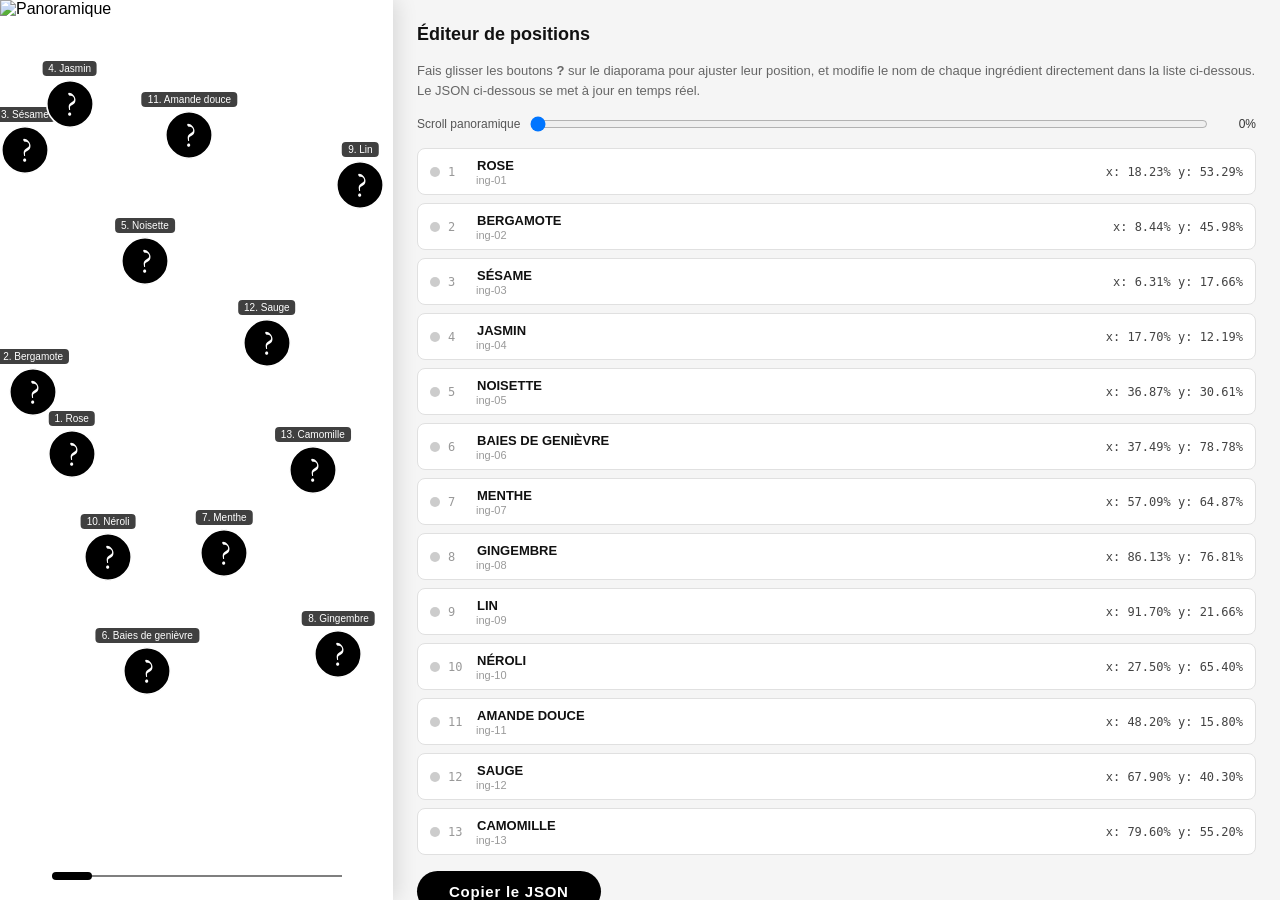
==== tools/position-editor/index.html @ 9da4a611 "Permet d'éditer le nom des ingrédients depuis l'éditeur de positions Le client va fournir la vraie l" ====
<!DOCTYPE html>
<html lang="fr">
<head>
  <meta charset="UTF-8">
  <meta name="viewport" content="width=device-width, initial-scale=1.0, maximum-scale=1.0, user-scalable=no">
  <title>Position Editor — LRDS</title>
  <style>
    *, *::before, *::after { box-sizing: border-box; margin: 0; padding: 0; }

    html, body {
      height: 100%;
      overflow: hidden;
      background: #f5f5f5;
      font-family: -apple-system, BlinkMacSystemFont, 'Segoe UI', sans-serif;
    }

    /* Layout: phone frame + panel */
    #layout {
      display: flex;
      height: 100dvh;
      align-items: stretch;
    }

    /* Simulated phone frame */
    #phone-frame {
      flex: 0 0 auto;
      width: 393px;
      height: 100dvh;
      background: #fff;
      display: flex;
      flex-direction: column;
      overflow: hidden;
      box-shadow: 4px 0 20px rgba(0,0,0,0.12);
      position: relative;
    }

    /* Panoramic fills the phone */
    #panoramic-section {
      flex: 1 1 auto;
      position: relative;
      overflow: hidden;
      cursor: grab;
    }
    #panoramic-section.is-dragging-pan { cursor: grabbing; }

    #panoramic-track {
      position: relative;
      height: 100%;
    }

    #panoramic-img {
      height: 100%;
      width: auto;
      max-width: none;
      display: block;
      pointer-events: none;
      user-select: none;
      -webkit-user-drag: none;
    }

    /* Plus buttons */
    .plus-btn {
      position: absolute;
      width: 48px;
      height: 48px;
      transform: translate(-50%, -50%);
      cursor: grab;
      touch-action: none;
      user-select: none;
      z-index: 10;
      border-radius: 50%;
    }
    .plus-btn.dragging { cursor: grabbing; opacity: 0.8; z-index: 20; }
    .plus-btn img { width: 100%; height: 100%; position: absolute; top: 0; left: 0; }
    .plus-btn .btn-icon {
      position: absolute;
      top: 28.33%; left: 28.33%;
      width: 43.34%; height: 43.34%;
      object-fit: contain;
    }
    .plus-btn .btn-circle {
      position: absolute;
      top: 0; left: 0;
      width: 100%; height: 100%;
      object-fit: contain;
    }

    /* Label on each button */
    .plus-btn .btn-label {
      position: absolute;
      bottom: calc(100% + 4px);
      left: 50%;
      transform: translateX(-50%);
      background: rgba(0,0,0,0.75);
      color: #fff;
      font-size: 10px;
      white-space: nowrap;
      padding: 2px 6px;
      border-radius: 4px;
      pointer-events: none;
    }

    /* Side panel */
    #panel {
      flex: 1 1 auto;
      display: flex;
      flex-direction: column;
      padding: 24px;
      overflow-y: auto;
      gap: 16px;
    }

    #panel h1 {
      font-size: 18px;
      font-weight: 700;
      color: #111;
    }
    #panel p.hint {
      font-size: 13px;
      color: #666;
      line-height: 1.5;
    }

    /* Scroll controls */
    #scroll-controls {
      display: flex;
      align-items: center;
      gap: 10px;
    }
    #scroll-controls label { font-size: 12px; color: #555; }
    #scroll-range { flex: 1; }
    #scroll-pct { font-size: 12px; color: #333; min-width: 38px; text-align: right; }

    /* Position list */
    #positions-list {
      display: flex;
      flex-direction: column;
      gap: 8px;
    }

    .pos-row {
      display: flex;
      align-items: center;
      gap: 8px;
      background: #fff;
      border: 1.5px solid #e0e0e0;
      border-radius: 8px;
      padding: 8px 12px;
      font-size: 13px;
      cursor: pointer;
      transition: border-color 0.15s;
    }
    .pos-row:hover { border-color: #999; }
    .pos-row.active { border-color: #000; background: #f9f9f9; }

    .pos-order {
      font-family: 'SF Mono', 'Fira Mono', monospace;
      font-size: 12px;
      color: #999;
      min-width: 20px;
    }
    .pos-names {
      display: flex;
      flex-direction: column;
      min-width: 130px;
    }
    .pos-name {
      font-weight: 600;
      color: #111;
      text-transform: uppercase;
      border: 1px solid transparent;
      border-radius: 4px;
      padding: 2px 4px;
      margin: -2px -4px;
      background: transparent;
      font-family: inherit;
      font-size: inherit;
      width: 100%;
    }
    .pos-name:hover { border-color: #ddd; }
    .pos-name:focus {
      outline: none;
      border-color: #000;
      background: #fff;
    }
    .pos-name.dirty { color: #b8860b; }
    .pos-id {
      font-size: 11px;
      color: #999;
    }
    .pos-coords {
      font-family: 'SF Mono', 'Fira Mono', monospace;
      font-size: 12px;
      color: #444;
      flex: 1;
      text-align: right;
    }
    .pos-dot {
      width: 10px; height: 10px;
      border-radius: 50%;
      background: #ccc;
      flex-shrink: 0;
    }
    .pos-row.active .pos-dot { background: #000; }

    /* Export area */
    #export-area {
      display: flex;
      flex-direction: column;
      gap: 10px;
    }
    #save-btn {
      background: #000;
      color: #fff;
      border: none;
      border-radius: 24px;
      padding: 12px 32px;
      font-size: 15px;
      font-weight: 600;
      cursor: pointer;
      letter-spacing: 0.05em;
      align-self: flex-start;
    }
    #save-btn:active { opacity: 0.7; }
    #save-btn:disabled { background: #999; cursor: default; }
    #save-confirm {
      font-size: 13px;
      min-height: 1.3em;
    }
    #save-confirm.ok  { color: #27ae60; }
    #save-confirm.err { color: #c00; }
    #copy-fallback {
      margin-top: 4px;
      font-size: 12px;
      color: #666;
      cursor: pointer;
    }
    #copy-fallback summary { padding: 4px 0; user-select: none; }
    #json-output {
      width: 100%;
      height: 160px;
      font-family: 'SF Mono', 'Fira Mono', monospace;
      font-size: 11px;
      border: 1.5px solid #ddd;
      border-radius: 8px;
      padding: 10px;
      resize: vertical;
      color: #222;
      background: #fafafa;
      margin-top: 8px;
    }
    #copy-btn {
      margin-top: 6px;
      background: #444;
      color: #fff;
      border: none;
      border-radius: 24px;
      padding: 8px 20px;
      font-size: 13px;
      font-weight: 600;
      cursor: pointer;
    }
    #copy-btn:active { opacity: 0.7; }
    #copy-confirm {
      font-size: 12px;
      color: #27ae60;
      min-height: 1.2em;
      display: block;
      margin-top: 4px;
    }

    /* Progress strip at bottom of phone */
    #progress-strip {
      flex: 0 0 auto;
      display: flex;
      align-items: center;
      justify-content: center;
      padding: 20px 0;
      background: #fff;
    }
    #progress-track {
      position: relative;
      width: 290px;
      height: 8px;
    }
    #progress-track::before {
      content: '';
      position: absolute;
      top: 50%; left: 0; right: 0;
      height: 1px;
      background: #000;
      transform: translateY(-50%);
    }
    #progress-dot {
      position: absolute;
      top: 0; left: 0;
      width: 40px; height: 8px;
      background: #000;
      border-radius: 8px;
    }
  </style>
</head>
<body>

<div id="layout">

  <!-- Phone frame -->
  <div id="phone-frame">
    <div id="panoramic-section">
      <div id="panoramic-track">
        <img id="panoramic-img" src="" alt="Panoramique" draggable="false">
      </div>
    </div>
    <div id="progress-strip">
      <div id="progress-track">
        <div id="progress-dot"></div>
      </div>
    </div>
  </div>

  <!-- Side panel -->
  <div id="panel">
    <h1>Éditeur de positions</h1>
    <p class="hint">Fais glisser les boutons <strong>?</strong> sur le diaporama pour ajuster leur position, et modifie le nom de chaque ingrédient directement dans la liste ci-dessous. Le JSON ci-dessous se met à jour en temps réel.</p>

    <div id="scroll-controls">
      <label>Scroll panoramique</label>
      <input type="range" id="scroll-range" min="0" max="100" value="0">
      <span id="scroll-pct">0%</span>
    </div>

    <div id="positions-list"></div>

    <div id="export-area">
      <button id="save-btn">Valider les positions</button>
      <span id="save-confirm"></span>
      <details id="copy-fallback">
        <summary>Copier le JSON manuellement</summary>
        <textarea id="json-output" readonly></textarea>
        <button id="copy-btn">Copier</button>
        <span id="copy-confirm"></span>
      </details>
    </div>
  </div>

</div>

<script>
const ASSETS = {
  ingredientUnfound: '/assets/ingredient-unfound.svg',
};

let config = null;
let names = {}; // { id: "Rose" }
let positions = []; // [{id, order, name, x, y}]
let scrollX = 0;
let maxScrollX = 0;
let isPanDragging = false;
let panStartX = 0;
let panScrollX = 0;

const track = document.getElementById('panoramic-track');
const img   = document.getElementById('panoramic-img');
const section = document.getElementById('panoramic-section');
const progressDot = document.getElementById('progress-dot');
const progressTrack = document.getElementById('progress-track');
const scrollRange = document.getElementById('scroll-range');
const scrollPct = document.getElementById('scroll-pct');
const positionsList = document.getElementById('positions-list');
const jsonOutput = document.getElementById('json-output');

// Charge les noms d'ingrédients depuis texts.html pour les afficher dans la
// liste — config.json ne contient pas de texte, seulement des id.
async function loadNames() {
  try {
    const html = await fetch('/content/texts.html').then(r => r.text());
    const doc = new DOMParser().parseFromString(html, 'text/html');
    const map = {};
    doc.querySelectorAll('[data-ingredient]').forEach(section => {
      map[section.dataset.ingredient] = section.querySelector('[data-key="title"]')?.textContent.trim() || '';
    });
    return map;
  } catch (e) {
    return {};
  }
}

async function init() {
  config = await fetch('/content/config.json').then(r => r.json());
  names = await loadNames();

  // Load panoramic
  img.src = '/' + (config.panoramic || 'content/slides/panoramic.webp');
  await new Promise(resolve => {
    if (img.complete && img.naturalWidth > 0) resolve();
    else { img.onload = resolve; img.onerror = resolve; }
  });

  track.style.width = img.offsetWidth + 'px';
  maxScrollX = Math.max(0, img.offsetWidth - section.offsetWidth);

  // Init positions from config, triées dans l'ordre du jeu
  positions = [...config.ingredients]
    .sort((a, b) => (a.order || 0) - (b.order || 0))
    .map(m => ({
      id: m.id,
      order: m.order || 0,
      name: names[m.id] || '',
      x: m.position.x,
      y: m.position.y,
    }));

  renderButtons();
  renderList();
  updateJSON();
  setupPanDrag();
  setupScrollRange();
  window.addEventListener('resize', onResize);
}

/* ─── Buttons ─── */
function renderButtons() {
  document.querySelectorAll('.plus-btn').forEach(b => b.remove());

  positions.forEach(pos => {
    const btn = document.createElement('div');
    btn.className = 'plus-btn';
    btn.dataset.id = pos.id;
    btn.style.left = pos.x + '%';
    btn.style.top  = pos.y + '%';

    const circle = document.createElement('img');
    circle.className = 'btn-circle';
    circle.src = ASSETS.ingredientUnfound;

    const label = document.createElement('span');
    label.className = 'btn-label';
    label.textContent = `${pos.order}. ${pos.name || pos.id}`;

    btn.appendChild(circle);
    btn.appendChild(label);

    setupBtnDrag(btn, pos);
    track.appendChild(btn);
  });
}

function setupBtnDrag(btn, pos) {
  let startClientX, startClientY, startX, startY;

  function onStart(e) {
    e.stopPropagation();
    e.preventDefault();
    btn.classList.add('dragging');
    const client = e.touches ? e.touches[0] : e;
    startClientX = client.clientX;
    startClientY = client.clientY;
    startX = pos.x;
    startY = pos.y;

    window.addEventListener('mousemove', onMove);
    window.addEventListener('touchmove', onMove, { passive: false });
    window.addEventListener('mouseup', onEnd);
    window.addEventListener('touchend', onEnd);
  }

  function onMove(e) {
    if (e.cancelable) e.preventDefault();
    const client = e.touches ? e.touches[0] : e;
    const trackRect = track.getBoundingClientRect();

    const dx = client.clientX - startClientX;
    const dy = client.clientY - startClientY;

    const newX = Math.max(0, Math.min(100, startX + (dx / track.offsetWidth) * 100));
    const newY = Math.max(0, Math.min(100, startY + (dy / track.offsetHeight) * 100));

    pos.x = +newX.toFixed(2);
    pos.y = +newY.toFixed(2);

    btn.style.left = pos.x + '%';
    btn.style.top  = pos.y + '%';

    updateList();
    updateJSON();
  }

  function onEnd() {
    btn.classList.remove('dragging');
    window.removeEventListener('mousemove', onMove);
    window.removeEventListener('touchmove', onMove);
    window.removeEventListener('mouseup', onEnd);
    window.removeEventListener('touchend', onEnd);
  }

  btn.addEventListener('mousedown', onStart);
  btn.addEventListener('touchstart', onStart, { passive: false });
}

/* ─── Panoramic pan ─── */
function setupPanDrag() {
  section.addEventListener('mousedown', e => {
    if (e.target.closest('.plus-btn')) return;
    isPanDragging = true;
    panStartX = e.clientX;
    panScrollX = scrollX;
    section.classList.add('is-dragging-pan');
  });
  window.addEventListener('mousemove', e => {
    if (!isPanDragging) return;
    setScrollX(panScrollX + (panStartX - e.clientX));
  });
  window.addEventListener('mouseup', () => {
    isPanDragging = false;
    section.classList.remove('is-dragging-pan');
  });

  section.addEventListener('touchstart', e => {
    if (e.target.closest('.plus-btn')) return;
    isPanDragging = true;
    panStartX = e.touches[0].clientX;
    panScrollX = scrollX;
  }, { passive: true });
  window.addEventListener('touchmove', e => {
    if (!isPanDragging) return;
    setScrollX(panScrollX + (panStartX - e.touches[0].clientX));
  }, { passive: true });
  window.addEventListener('touchend', () => { isPanDragging = false; });
}

function setScrollX(x) {
  scrollX = Math.max(0, Math.min(maxScrollX, x));
  track.style.transform = `translateX(${-scrollX}px)`;
  const ratio = maxScrollX > 0 ? scrollX / maxScrollX : 0;
  const maxLeft = progressTrack.offsetWidth - progressDot.offsetWidth;
  progressDot.style.left = (ratio * maxLeft) + 'px';
  scrollRange.value = Math.round(ratio * 100);
  scrollPct.textContent = Math.round(ratio * 100) + '%';
}

function setupScrollRange() {
  scrollRange.addEventListener('input', () => {
    const ratio = scrollRange.value / 100;
    setScrollX(ratio * maxScrollX);
  });
}

/* ─── List & JSON ─── */
let namesDirty = false;

function renderList() {
  positionsList.innerHTML = '';
  positions.forEach(pos => {
    const row = document.createElement('div');
    row.className = 'pos-row';
    row.dataset.id = pos.id;
    row.innerHTML = `
      <span class="pos-dot"></span>
      <span class="pos-order">${pos.order}</span>
      <span class="pos-names">
        <input class="pos-name" type="text" value="${(pos.name || '').replace(/"/g, '&quot;')}" placeholder="(sans nom)">
        <span class="pos-id">${pos.id}</span>
      </span>
      <span class="pos-coords">x: ${pos.x.toFixed(2)}%  y: ${pos.y.toFixed(2)}%</span>
    `;
    row.addEventListener('click', e => { if (e.target.tagName !== 'INPUT') scrollToBtn(pos); });

    const nameInput = row.querySelector('.pos-name');
    nameInput.addEventListener('click', e => e.stopPropagation());
    nameInput.addEventListener('input', () => {
      pos.name = nameInput.value;
      namesDirty = true;
      nameInput.classList.add('dirty');
      const label = track.querySelector(`.plus-btn[data-id="${pos.id}"] .btn-label`);
      if (label) label.textContent = `${pos.order}. ${pos.name || pos.id}`;
      updateJSON();
    });

    positionsList.appendChild(row);
  });
}

function updateList() {
  positions.forEach(pos => {
    const row = positionsList.querySelector(`[data-id="${pos.id}"]`);
    if (row) {
      row.querySelector('.pos-coords').textContent =
        `x: ${pos.x.toFixed(2)}%  y: ${pos.y.toFixed(2)}%`;
    }
  });
}

function updateJSON() {
  const out = positions.map(p =>
    `  { "id": "${p.id}", "name": "${(p.name || '').replace(/"/g, '\\"')}", "position": { "x": ${p.x.toFixed(2)}, "y": ${p.y.toFixed(2)} } }`
  ).join(',\n');
  jsonOutput.value = `[\n${out}\n]`;
}

function scrollToBtn(pos) {
  // Scroll so the button is visible
  const targetScrollX = (pos.x / 100) * track.offsetWidth - section.offsetWidth / 2;
  setScrollX(targetScrollX);
}

// ─── Valider (local) / Copier (Vercel) ───
const saveBtn     = document.getElementById('save-btn');
const saveConfirm = document.getElementById('save-confirm');
const copyBtn     = document.getElementById('copy-btn');
const copyConfirm = document.getElementById('copy-confirm');

const isLocal = location.hostname === 'localhost' || location.hostname === '127.0.0.1';

if (!isLocal) {
  saveBtn.textContent = 'Copier le JSON';
  saveBtn.title = 'Serveur local non disponible — copie manuelle';
} else {
  saveBtn.textContent = 'Enregistrer positions + noms';
}

saveBtn.addEventListener('click', async () => {
  if (isLocal) {
    // Sauvegarde directe via l'API du serveur local
    saveBtn.disabled = true;
    saveConfirm.className = '';
    saveConfirm.textContent = 'Sauvegarde…';
    try {
      const [posRes, namesRes] = await Promise.all([
        fetch('/api/save-positions', {
          method: 'POST',
          headers: { 'Content-Type': 'application/json' },
          body: JSON.stringify(positions),
        }),
        fetch('/api/save-names', {
          method: 'POST',
          headers: { 'Content-Type': 'application/json' },
          body: JSON.stringify(positions.map(p => ({ id: p.id, title: p.name }))),
        }),
      ]);
      const posData = await posRes.json();
      const namesData = await namesRes.json();
      if (posData.ok && namesData.ok) {
        saveConfirm.className = 'ok';
        saveConfirm.textContent = `✓ ${posData.saved} positions + ${namesData.saved} noms sauvegardés`;
        namesDirty = false;
        document.querySelectorAll('.pos-name.dirty').forEach(el => el.classList.remove('dirty'));
      } else {
        throw new Error(posData.error || namesData.error);
      }
    } catch (e) {
      saveConfirm.className = 'err';
      saveConfirm.textContent = '✗ Erreur : ' + e.message;
    }
    saveBtn.disabled = false;
    setTimeout(() => { saveConfirm.textContent = ''; }, 4000);
  } else {
    // Fallback : copie dans le presse-papier
    navigator.clipboard.writeText(jsonOutput.value).then(() => {
      saveConfirm.className = 'ok';
      saveConfirm.textContent = 'JSON copié dans le presse-papier !';
      setTimeout(() => { saveConfirm.textContent = ''; }, 2000);
    });
  }
});

copyBtn.addEventListener('click', () => {
  navigator.clipboard.writeText(jsonOutput.value).then(() => {
    copyConfirm.textContent = 'Copié !';
    setTimeout(() => { copyConfirm.textContent = ''; }, 2000);
  });
});

function onResize() {
  track.style.width = img.offsetWidth + 'px';
  maxScrollX = Math.max(0, img.offsetWidth - section.offsetWidth);
  setScrollX(scrollX);
}

init();
</script>
</body>
</html>
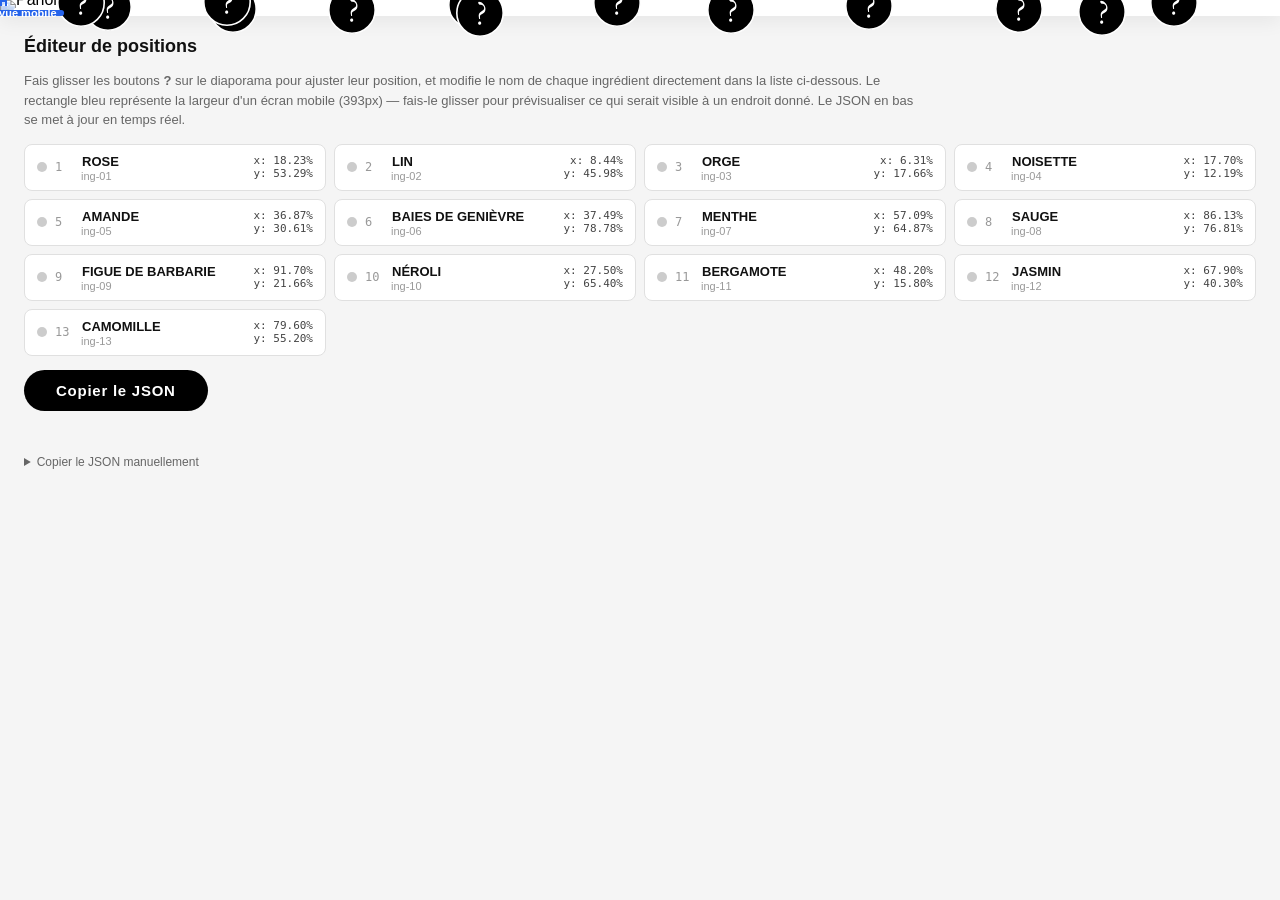
==== commit 5f10d6c8: "Réorganise l'éditeur de positions pour un usage desktop - Diaporama affiché en entier, pleine largeu" ====
--- a/tools/position-editor/index.html
+++ b/tools/position-editor/index.html
@@ -8,54 +8,68 @@
     *, *::before, *::after { box-sizing: border-box; margin: 0; padding: 0; }
 
     html, body {
-      height: 100%;
-      overflow: hidden;
+      min-height: 100%;
       background: #f5f5f5;
       font-family: -apple-system, BlinkMacSystemFont, 'Segoe UI', sans-serif;
     }
 
-    /* Layout: phone frame + panel */
+    /* Layout: diaporama pleine largeur en haut, liste en dessous */
     #layout {
       display: flex;
-      height: 100dvh;
-      align-items: stretch;
-    }
-
-    /* Simulated phone frame */
-    #phone-frame {
+      flex-direction: column;
+      min-height: 100dvh;
+    }
+
+    /* ─── Diaporama (pleine largeur, image entière visible) ─── */
+    #diapo-section {
       flex: 0 0 auto;
-      width: 393px;
-      height: 100dvh;
+      position: relative;
+      width: 100%;
       background: #fff;
-      display: flex;
-      flex-direction: column;
-      overflow: hidden;
-      box-shadow: 4px 0 20px rgba(0,0,0,0.12);
-      position: relative;
-    }
-
-    /* Panoramic fills the phone */
-    #panoramic-section {
-      flex: 1 1 auto;
-      position: relative;
-      overflow: hidden;
-      cursor: grab;
-    }
-    #panoramic-section.is-dragging-pan { cursor: grabbing; }
+      box-shadow: 0 4px 20px rgba(0,0,0,0.08);
+    }
 
     #panoramic-track {
       position: relative;
-      height: 100%;
+      width: 100%;
+      line-height: 0;
     }
 
     #panoramic-img {
-      height: 100%;
-      width: auto;
-      max-width: none;
       display: block;
+      width: 100%;
+      height: auto;
       pointer-events: none;
       user-select: none;
       -webkit-user-drag: none;
+    }
+
+    /* Rectangle représentant la largeur d'un écran mobile (393px),
+       déplaçable pour prévisualiser ce qu'un téléphone verrait à cet
+       endroit du diaporama. */
+    #mobile-frame {
+      position: absolute;
+      top: 0;
+      height: 100%;
+      background: rgba(37, 99, 235, 0.08);
+      border: 2px dashed #2563eb;
+      cursor: grab;
+      z-index: 15;
+    }
+    #mobile-frame.dragging { cursor: grabbing; }
+    #mobile-frame .mobile-frame-label {
+      position: absolute;
+      top: 8px;
+      left: 50%;
+      transform: translateX(-50%);
+      background: #2563eb;
+      color: #fff;
+      font-size: 11px;
+      font-weight: 600;
+      padding: 3px 8px;
+      border-radius: 4px;
+      white-space: nowrap;
+      pointer-events: none;
     }
 
     /* Plus buttons */
@@ -72,12 +86,6 @@
     }
     .plus-btn.dragging { cursor: grabbing; opacity: 0.8; z-index: 20; }
     .plus-btn img { width: 100%; height: 100%; position: absolute; top: 0; left: 0; }
-    .plus-btn .btn-icon {
-      position: absolute;
-      top: 28.33%; left: 28.33%;
-      width: 43.34%; height: 43.34%;
-      object-fit: contain;
-    }
     .plus-btn .btn-circle {
       position: absolute;
       top: 0; left: 0;
@@ -100,14 +108,16 @@
       pointer-events: none;
     }
 
-    /* Side panel */
+    /* ─── Panel (liste + export), sous le diaporama ─── */
     #panel {
       flex: 1 1 auto;
       display: flex;
       flex-direction: column;
-      padding: 24px;
-      overflow-y: auto;
-      gap: 16px;
+      padding: 20px 24px 32px;
+      gap: 14px;
+      max-width: 1400px;
+      width: 100%;
+      margin: 0 auto;
     }
 
     #panel h1 {
@@ -119,22 +129,13 @@
       font-size: 13px;
       color: #666;
       line-height: 1.5;
-    }
-
-    /* Scroll controls */
-    #scroll-controls {
-      display: flex;
-      align-items: center;
-      gap: 10px;
-    }
-    #scroll-controls label { font-size: 12px; color: #555; }
-    #scroll-range { flex: 1; }
-    #scroll-pct { font-size: 12px; color: #333; min-width: 38px; text-align: right; }
-
-    /* Position list */
+      max-width: 900px;
+    }
+
+    /* Position list — grille pour tout voir sans scroller */
     #positions-list {
-      display: flex;
-      flex-direction: column;
+      display: grid;
+      grid-template-columns: repeat(auto-fill, minmax(280px, 1fr));
       gap: 8px;
     }
 
@@ -151,18 +152,19 @@
       transition: border-color 0.15s;
     }
     .pos-row:hover { border-color: #999; }
-    .pos-row.active { border-color: #000; background: #f9f9f9; }
+    .pos-row.active { border-color: #2563eb; background: #f5f8ff; }
 
     .pos-order {
       font-family: 'SF Mono', 'Fira Mono', monospace;
       font-size: 12px;
       color: #999;
-      min-width: 20px;
+      min-width: 18px;
     }
     .pos-names {
       display: flex;
       flex-direction: column;
-      min-width: 130px;
+      min-width: 0;
+      flex: 1;
     }
     .pos-name {
       font-weight: 600;
@@ -190,10 +192,10 @@
     }
     .pos-coords {
       font-family: 'SF Mono', 'Fira Mono', monospace;
-      font-size: 12px;
+      font-size: 11px;
       color: #444;
-      flex: 1;
       text-align: right;
+      white-space: nowrap;
     }
     .pos-dot {
       width: 10px; height: 10px;
@@ -201,7 +203,7 @@
       background: #ccc;
       flex-shrink: 0;
     }
-    .pos-row.active .pos-dot { background: #000; }
+    .pos-row.active .pos-dot { background: #2563eb; }
 
     /* Export area */
     #export-area {
@@ -268,66 +270,27 @@
       display: block;
       margin-top: 4px;
     }
-
-    /* Progress strip at bottom of phone */
-    #progress-strip {
-      flex: 0 0 auto;
-      display: flex;
-      align-items: center;
-      justify-content: center;
-      padding: 20px 0;
-      background: #fff;
-    }
-    #progress-track {
-      position: relative;
-      width: 290px;
-      height: 8px;
-    }
-    #progress-track::before {
-      content: '';
-      position: absolute;
-      top: 50%; left: 0; right: 0;
-      height: 1px;
-      background: #000;
-      transform: translateY(-50%);
-    }
-    #progress-dot {
-      position: absolute;
-      top: 0; left: 0;
-      width: 40px; height: 8px;
-      background: #000;
-      border-radius: 8px;
-    }
   </style>
 </head>
 <body>
 
 <div id="layout">
 
-  <!-- Phone frame -->
-  <div id="phone-frame">
-    <div id="panoramic-section">
-      <div id="panoramic-track">
-        <img id="panoramic-img" src="" alt="Panoramique" draggable="false">
+  <!-- Diaporama pleine largeur -->
+  <div id="diapo-section">
+    <div id="panoramic-track">
+      <img id="panoramic-img" src="" alt="Panoramique" draggable="false">
+      <div id="mobile-frame">
+        <span class="mobile-frame-label">393px — vue mobile</span>
       </div>
-    </div>
-    <div id="progress-strip">
-      <div id="progress-track">
-        <div id="progress-dot"></div>
-      </div>
+      <!-- Plus buttons injected here -->
     </div>
   </div>
 
-  <!-- Side panel -->
+  <!-- Panel sous le diaporama -->
   <div id="panel">
     <h1>Éditeur de positions</h1>
-    <p class="hint">Fais glisser les boutons <strong>?</strong> sur le diaporama pour ajuster leur position, et modifie le nom de chaque ingrédient directement dans la liste ci-dessous. Le JSON ci-dessous se met à jour en temps réel.</p>
-
-    <div id="scroll-controls">
-      <label>Scroll panoramique</label>
-      <input type="range" id="scroll-range" min="0" max="100" value="0">
-      <span id="scroll-pct">0%</span>
-    </div>
+    <p class="hint">Fais glisser les boutons <strong>?</strong> sur le diaporama pour ajuster leur position, et modifie le nom de chaque ingrédient directement dans la liste ci-dessous. Le rectangle bleu représente la largeur d'un écran mobile (393px) — fais-le glisser pour prévisualiser ce qui serait visible à un endroit donné. Le JSON en bas se met à jour en temps réel.</p>
 
     <div id="positions-list"></div>
 
@@ -350,22 +313,20 @@
   ingredientUnfound: '/assets/ingredient-unfound.svg',
 };
 
+// Ratio de l'écran mobile simulé (largeur/hauteur) — même valeur que le
+// viewport iPhone utilisé pour l'app réelle.
+const MOBILE_RATIO = 393 / 852;
+
 let config = null;
 let names = {}; // { id: "Rose" }
 let positions = []; // [{id, order, name, x, y}]
-let scrollX = 0;
-let maxScrollX = 0;
-let isPanDragging = false;
-let panStartX = 0;
-let panScrollX = 0;
+let isFrameDragging = false;
+let frameDragStartX = 0;
+let frameStartLeft = 0;
 
 const track = document.getElementById('panoramic-track');
 const img   = document.getElementById('panoramic-img');
-const section = document.getElementById('panoramic-section');
-const progressDot = document.getElementById('progress-dot');
-const progressTrack = document.getElementById('progress-track');
-const scrollRange = document.getElementById('scroll-range');
-const scrollPct = document.getElementById('scroll-pct');
+const mobileFrame = document.getElementById('mobile-frame');
 const positionsList = document.getElementById('positions-list');
 const jsonOutput = document.getElementById('json-output');
 
@@ -396,9 +357,6 @@
     else { img.onload = resolve; img.onerror = resolve; }
   });
 
-  track.style.width = img.offsetWidth + 'px';
-  maxScrollX = Math.max(0, img.offsetWidth - section.offsetWidth);
-
   // Init positions from config, triées dans l'ordre du jeu
   positions = [...config.ingredients]
     .sort((a, b) => (a.order || 0) - (b.order || 0))
@@ -413,9 +371,8 @@
   renderButtons();
   renderList();
   updateJSON();
-  setupPanDrag();
-  setupScrollRange();
-  window.addEventListener('resize', onResize);
+  setupMobileFrame();
+  window.addEventListener('resize', syncMobileFrameWidth);
 }
 
 /* ─── Buttons ─── */
@@ -467,7 +424,6 @@
   function onMove(e) {
     if (e.cancelable) e.preventDefault();
     const client = e.touches ? e.touches[0] : e;
-    const trackRect = track.getBoundingClientRect();
 
     const dx = client.clientX - startClientX;
     const dy = client.clientY - startClientY;
@@ -497,52 +453,54 @@
   btn.addEventListener('touchstart', onStart, { passive: false });
 }
 
-/* ─── Panoramic pan ─── */
-function setupPanDrag() {
-  section.addEventListener('mousedown', e => {
-    if (e.target.closest('.plus-btn')) return;
-    isPanDragging = true;
-    panStartX = e.clientX;
-    panScrollX = scrollX;
-    section.classList.add('is-dragging-pan');
-  });
-  window.addEventListener('mousemove', e => {
-    if (!isPanDragging) return;
-    setScrollX(panScrollX + (panStartX - e.clientX));
-  });
-  window.addEventListener('mouseup', () => {
-    isPanDragging = false;
-    section.classList.remove('is-dragging-pan');
-  });
-
-  section.addEventListener('touchstart', e => {
-    if (e.target.closest('.plus-btn')) return;
-    isPanDragging = true;
-    panStartX = e.touches[0].clientX;
-    panScrollX = scrollX;
-  }, { passive: true });
-  window.addEventListener('touchmove', e => {
-    if (!isPanDragging) return;
-    setScrollX(panScrollX + (panStartX - e.touches[0].clientX));
-  }, { passive: true });
-  window.addEventListener('touchend', () => { isPanDragging = false; });
-}
-
-function setScrollX(x) {
-  scrollX = Math.max(0, Math.min(maxScrollX, x));
-  track.style.transform = `translateX(${-scrollX}px)`;
-  const ratio = maxScrollX > 0 ? scrollX / maxScrollX : 0;
-  const maxLeft = progressTrack.offsetWidth - progressDot.offsetWidth;
-  progressDot.style.left = (ratio * maxLeft) + 'px';
-  scrollRange.value = Math.round(ratio * 100);
-  scrollPct.textContent = Math.round(ratio * 100) + '%';
-}
-
-function setupScrollRange() {
-  scrollRange.addEventListener('input', () => {
-    const ratio = scrollRange.value / 100;
-    setScrollX(ratio * maxScrollX);
-  });
+/* ─── Rectangle "vue mobile" ─── */
+function syncMobileFrameWidth() {
+  const w = track.offsetHeight * MOBILE_RATIO;
+  mobileFrame.style.width = w + 'px';
+  const maxLeft = track.offsetWidth - w;
+  const currentLeft = parseFloat(mobileFrame.style.left) || 0;
+  mobileFrame.style.left = Math.max(0, Math.min(maxLeft, currentLeft)) + 'px';
+}
+
+function setMobileFrameLeft(left) {
+  const maxLeft = track.offsetWidth - mobileFrame.offsetWidth;
+  mobileFrame.style.left = Math.max(0, Math.min(maxLeft, left)) + 'px';
+}
+
+function centerMobileFrameOn(xPercent) {
+  const targetLeft = (xPercent / 100) * track.offsetWidth - mobileFrame.offsetWidth / 2;
+  setMobileFrameLeft(targetLeft);
+}
+
+function setupMobileFrame() {
+  syncMobileFrameWidth();
+  setMobileFrameLeft(0);
+
+  function onStart(e) {
+    e.preventDefault();
+    isFrameDragging = true;
+    mobileFrame.classList.add('dragging');
+    const client = e.touches ? e.touches[0] : e;
+    frameDragStartX = client.clientX;
+    frameStartLeft = parseFloat(mobileFrame.style.left) || 0;
+  }
+  function onMove(e) {
+    if (!isFrameDragging) return;
+    if (e.cancelable) e.preventDefault();
+    const client = e.touches ? e.touches[0] : e;
+    setMobileFrameLeft(frameStartLeft + (client.clientX - frameDragStartX));
+  }
+  function onEnd() {
+    isFrameDragging = false;
+    mobileFrame.classList.remove('dragging');
+  }
+
+  mobileFrame.addEventListener('mousedown', onStart);
+  mobileFrame.addEventListener('touchstart', onStart, { passive: false });
+  window.addEventListener('mousemove', onMove);
+  window.addEventListener('touchmove', onMove, { passive: false });
+  window.addEventListener('mouseup', onEnd);
+  window.addEventListener('touchend', onEnd);
 }
 
 /* ─── List & JSON ─── */
@@ -561,9 +519,9 @@
         <input class="pos-name" type="text" value="${(pos.name || '').replace(/"/g, '&quot;')}" placeholder="(sans nom)">
         <span class="pos-id">${pos.id}</span>
       </span>
-      <span class="pos-coords">x: ${pos.x.toFixed(2)}%  y: ${pos.y.toFixed(2)}%</span>
+      <span class="pos-coords">x: ${pos.x.toFixed(2)}%<br>y: ${pos.y.toFixed(2)}%</span>
     `;
-    row.addEventListener('click', e => { if (e.target.tagName !== 'INPUT') scrollToBtn(pos); });
+    row.addEventListener('click', e => { if (e.target.tagName !== 'INPUT') centerMobileFrameOn(pos.x); });
 
     const nameInput = row.querySelector('.pos-name');
     nameInput.addEventListener('click', e => e.stopPropagation());
@@ -584,8 +542,8 @@
   positions.forEach(pos => {
     const row = positionsList.querySelector(`[data-id="${pos.id}"]`);
     if (row) {
-      row.querySelector('.pos-coords').textContent =
-        `x: ${pos.x.toFixed(2)}%  y: ${pos.y.toFixed(2)}%`;
+      row.querySelector('.pos-coords').innerHTML =
+        `x: ${pos.x.toFixed(2)}%<br>y: ${pos.y.toFixed(2)}%`;
     }
   });
 }
@@ -595,12 +553,6 @@
     `  { "id": "${p.id}", "name": "${(p.name || '').replace(/"/g, '\\"')}", "position": { "x": ${p.x.toFixed(2)}, "y": ${p.y.toFixed(2)} } }`
   ).join(',\n');
   jsonOutput.value = `[\n${out}\n]`;
-}
-
-function scrollToBtn(pos) {
-  // Scroll so the button is visible
-  const targetScrollX = (pos.x / 100) * track.offsetWidth - section.offsetWidth / 2;
-  setScrollX(targetScrollX);
 }
 
 // ─── Valider (local) / Copier (Vercel) ───
@@ -670,12 +622,6 @@
   });
 });
 
-function onResize() {
-  track.style.width = img.offsetWidth + 'px';
-  maxScrollX = Math.max(0, img.offsetWidth - section.offsetWidth);
-  setScrollX(scrollX);
-}
-
 init();
 </script>
 </body>
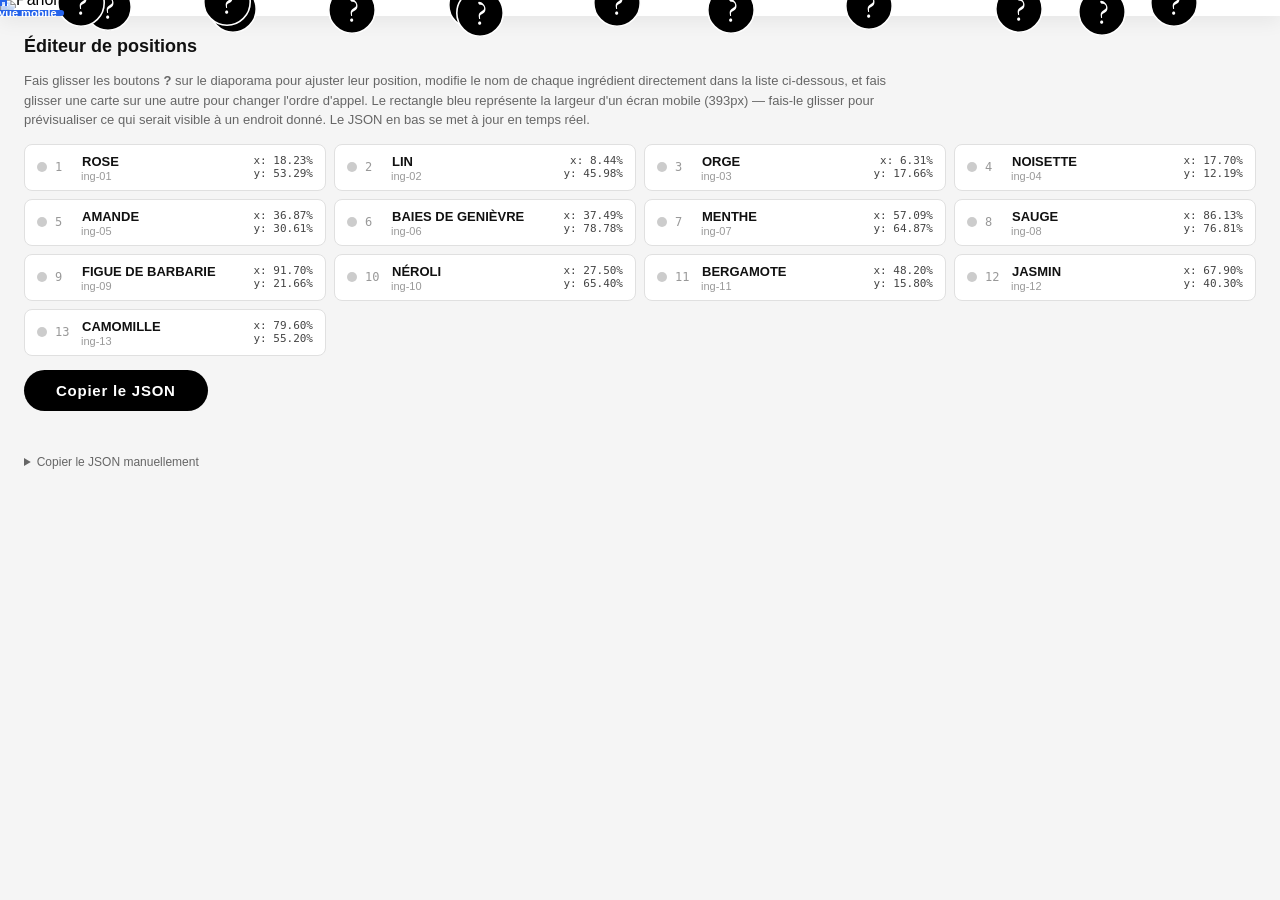
==== commit 305e0913: "Rend toute la carte draggable pour le réordonnancement Le handle de drag était limité au petit numér" ====
--- a/tools/position-editor/index.html
+++ b/tools/position-editor/index.html
@@ -93,19 +93,44 @@
       object-fit: contain;
     }
 
-    /* Label on each button */
+    /* Label on each button — au-dessus de tout le reste, contraste fort */
     .plus-btn .btn-label {
       position: absolute;
-      bottom: calc(100% + 4px);
+      bottom: calc(100% + 8px);
       left: 50%;
       transform: translateX(-50%);
-      background: rgba(0,0,0,0.75);
+      background: #000;
       color: #fff;
-      font-size: 10px;
+      font-size: 13px;
+      font-weight: 700;
+      letter-spacing: 0.01em;
+      line-height: 1.3;
       white-space: nowrap;
-      padding: 2px 6px;
-      border-radius: 4px;
+      padding: 4px 10px;
+      border-radius: 5px;
+      box-shadow: 0 2px 8px rgba(0,0,0,0.35), 0 0 0 2px #fff;
       pointer-events: none;
+      z-index: 30;
+    }
+    /* Petite pointe reliant le label au bouton, pour ne pas le confondre
+       avec un label voisin dans les zones denses */
+    .plus-btn .btn-label::after {
+      content: '';
+      position: absolute;
+      top: 100%;
+      left: 50%;
+      transform: translateX(-50%);
+      border: 5px solid transparent;
+      border-top-color: #000;
+    }
+    .plus-btn:hover, .plus-btn.dragging {
+      z-index: 40;
+    }
+    .plus-btn:hover .btn-label, .plus-btn.dragging .btn-label {
+      background: #2563eb;
+    }
+    .plus-btn:hover .btn-label::after, .plus-btn.dragging .btn-label::after {
+      border-top-color: #2563eb;
     }
 
     /* ─── Panel (liste + export), sous le diaporama ─── */
@@ -148,11 +173,15 @@
       border-radius: 8px;
       padding: 8px 12px;
       font-size: 13px;
-      cursor: pointer;
-      transition: border-color 0.15s;
-    }
+      cursor: grab;
+      user-select: none;
+      transition: border-color 0.15s, opacity 0.15s;
+    }
+    .pos-row.dragging { cursor: grabbing; }
     .pos-row:hover { border-color: #999; }
     .pos-row.active { border-color: #2563eb; background: #f5f8ff; }
+    .pos-row.dragging { opacity: 0.4; }
+    .pos-row.drop-target { border-color: #2563eb; border-style: dashed; }
 
     .pos-order {
       font-family: 'SF Mono', 'Fira Mono', monospace;
@@ -178,6 +207,8 @@
       font-family: inherit;
       font-size: inherit;
       width: 100%;
+      cursor: text;
+      user-select: text;
     }
     .pos-name:hover { border-color: #ddd; }
     .pos-name:focus {
@@ -290,7 +321,7 @@
   <!-- Panel sous le diaporama -->
   <div id="panel">
     <h1>Éditeur de positions</h1>
-    <p class="hint">Fais glisser les boutons <strong>?</strong> sur le diaporama pour ajuster leur position, et modifie le nom de chaque ingrédient directement dans la liste ci-dessous. Le rectangle bleu représente la largeur d'un écran mobile (393px) — fais-le glisser pour prévisualiser ce qui serait visible à un endroit donné. Le JSON en bas se met à jour en temps réel.</p>
+    <p class="hint">Fais glisser les boutons <strong>?</strong> sur le diaporama pour ajuster leur position, modifie le nom de chaque ingrédient directement dans la liste ci-dessous, et fais glisser une carte sur une autre pour changer l'ordre d'appel. Le rectangle bleu représente la largeur d'un écran mobile (393px) — fais-le glisser pour prévisualiser ce qui serait visible à un endroit donné. Le JSON en bas se met à jour en temps réel.</p>
 
     <div id="positions-list"></div>
 
@@ -512,6 +543,7 @@
     const row = document.createElement('div');
     row.className = 'pos-row';
     row.dataset.id = pos.id;
+    row.title = "Glisser cette carte sur une autre pour changer l'ordre d'appel";
     row.innerHTML = `
       <span class="pos-dot"></span>
       <span class="pos-order">${pos.order}</span>
@@ -534,8 +566,77 @@
       updateJSON();
     });
 
+    setupRowReorderDrag(row, pos);
+
     positionsList.appendChild(row);
   });
+}
+
+// Glisser la pastille "ordre" d'une ligne pour la déplacer dans la liste
+// et réassigner l'ordre d'appel de tous les ingrédients en conséquence.
+function setupRowReorderDrag(row, pos) {
+  let currentDropTarget = null;
+
+  function onStart(e) {
+    // Laisse l'édition du nom fonctionner normalement (focus, sélection,
+    // saisie) au lieu de démarrer un drag — toute la carte est "draggable"
+    // sauf ce champ.
+    if (e.target.closest('.pos-name')) return;
+
+    row.classList.add('dragging');
+    window.addEventListener('mousemove', onMove);
+    window.addEventListener('touchmove', onMove, { passive: false });
+    window.addEventListener('mouseup', onEnd);
+    window.addEventListener('touchend', onEnd);
+  }
+
+  function onMove(e) {
+    if (e.cancelable) e.preventDefault();
+    const client = e.touches ? e.touches[0] : e;
+    const el = document.elementFromPoint(client.clientX, client.clientY);
+    const targetRow = el?.closest('.pos-row');
+
+    if (currentDropTarget && currentDropTarget !== targetRow) {
+      currentDropTarget.classList.remove('drop-target');
+      currentDropTarget = null;
+    }
+    if (targetRow && targetRow !== row) {
+      targetRow.classList.add('drop-target');
+      currentDropTarget = targetRow;
+    }
+  }
+
+  function onEnd() {
+    row.classList.remove('dragging');
+    window.removeEventListener('mousemove', onMove);
+    window.removeEventListener('touchmove', onMove);
+    window.removeEventListener('mouseup', onEnd);
+    window.removeEventListener('touchend', onEnd);
+
+    if (currentDropTarget) {
+      currentDropTarget.classList.remove('drop-target');
+      reorderIngredient(pos.id, currentDropTarget.dataset.id);
+      currentDropTarget = null;
+    }
+  }
+
+  row.addEventListener('mousedown', onStart);
+  row.addEventListener('touchstart', onStart, { passive: true });
+}
+
+function reorderIngredient(draggedId, targetId) {
+  if (draggedId === targetId) return;
+  const fromIndex = positions.findIndex(p => p.id === draggedId);
+  const toIndex = positions.findIndex(p => p.id === targetId);
+  if (fromIndex === -1 || toIndex === -1) return;
+
+  const [moved] = positions.splice(fromIndex, 1);
+  positions.splice(toIndex, 0, moved);
+  positions.forEach((p, i) => { p.order = i + 1; });
+
+  renderList();
+  renderButtons();
+  updateJSON();
 }
 
 function updateList() {
@@ -550,7 +651,7 @@
 
 function updateJSON() {
   const out = positions.map(p =>
-    `  { "id": "${p.id}", "name": "${(p.name || '').replace(/"/g, '\\"')}", "position": { "x": ${p.x.toFixed(2)}, "y": ${p.y.toFixed(2)} } }`
+    `  { "id": "${p.id}", "order": ${p.order}, "name": "${(p.name || '').replace(/"/g, '\\"')}", "position": { "x": ${p.x.toFixed(2)}, "y": ${p.y.toFixed(2)} } }`
   ).join(',\n');
   jsonOutput.value = `[\n${out}\n]`;
 }
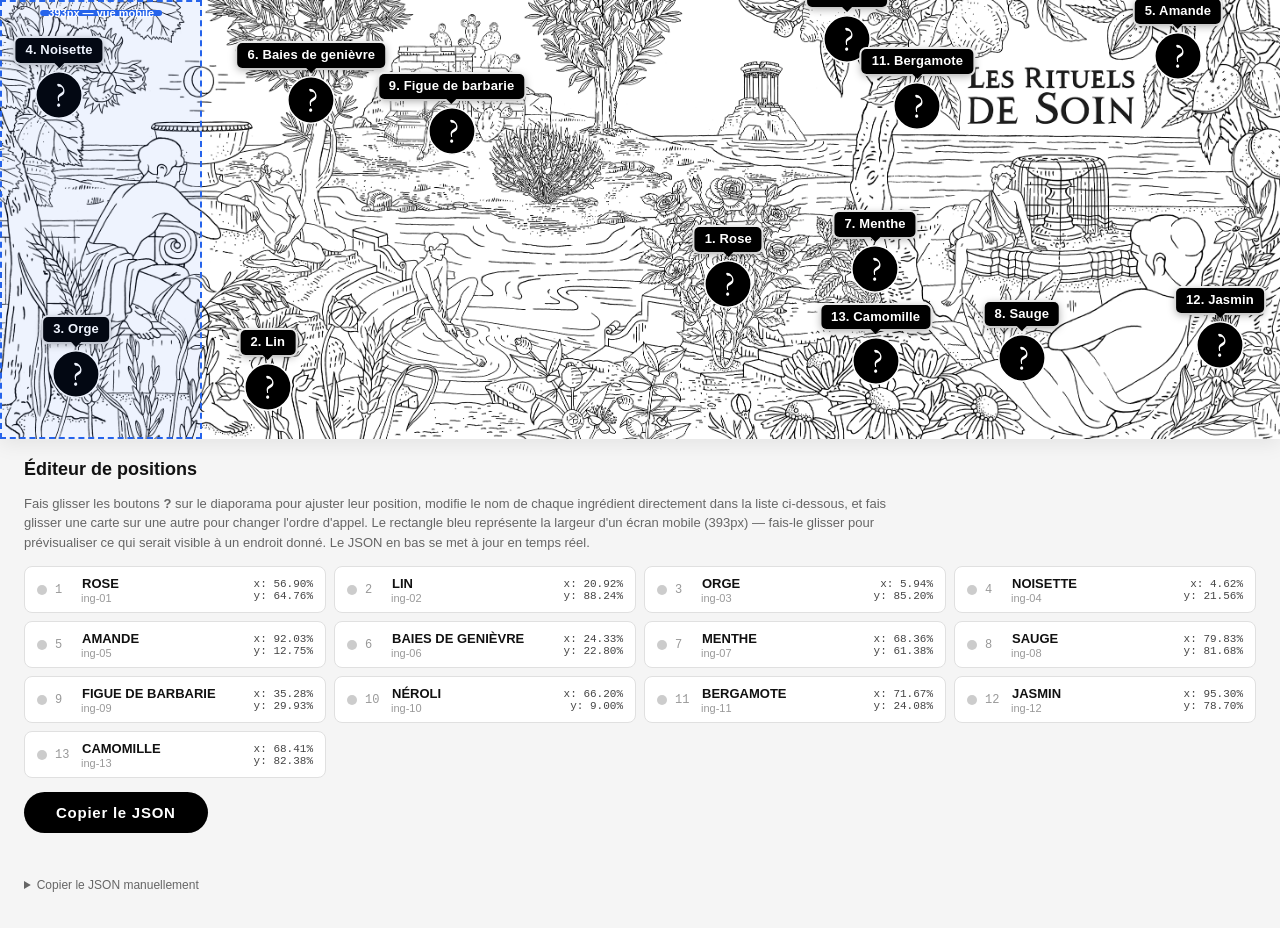
==== commit ee5b15ab: "Position-editor : corrige le chemin texts.html -> texts/fr.html (noms d'ingrédients affichés)" ====
--- a/tools/position-editor/index.html
+++ b/tools/position-editor/index.html
@@ -361,11 +361,11 @@
 const positionsList = document.getElementById('positions-list');
 const jsonOutput = document.getElementById('json-output');
 
-// Charge les noms d'ingrédients depuis texts.html pour les afficher dans la
-// liste — config.json ne contient pas de texte, seulement des id.
+// Charge les noms d'ingrédients depuis texts/fr.html pour les afficher dans
+// la liste — config.json ne contient pas de texte, seulement des id.
 async function loadNames() {
   try {
-    const html = await fetch('/content/texts.html').then(r => r.text());
+    const html = await fetch('/content/texts/fr.html').then(r => r.text());
     const doc = new DOMParser().parseFromString(html, 'text/html');
     const map = {};
     doc.querySelectorAll('[data-ingredient]').forEach(section => {
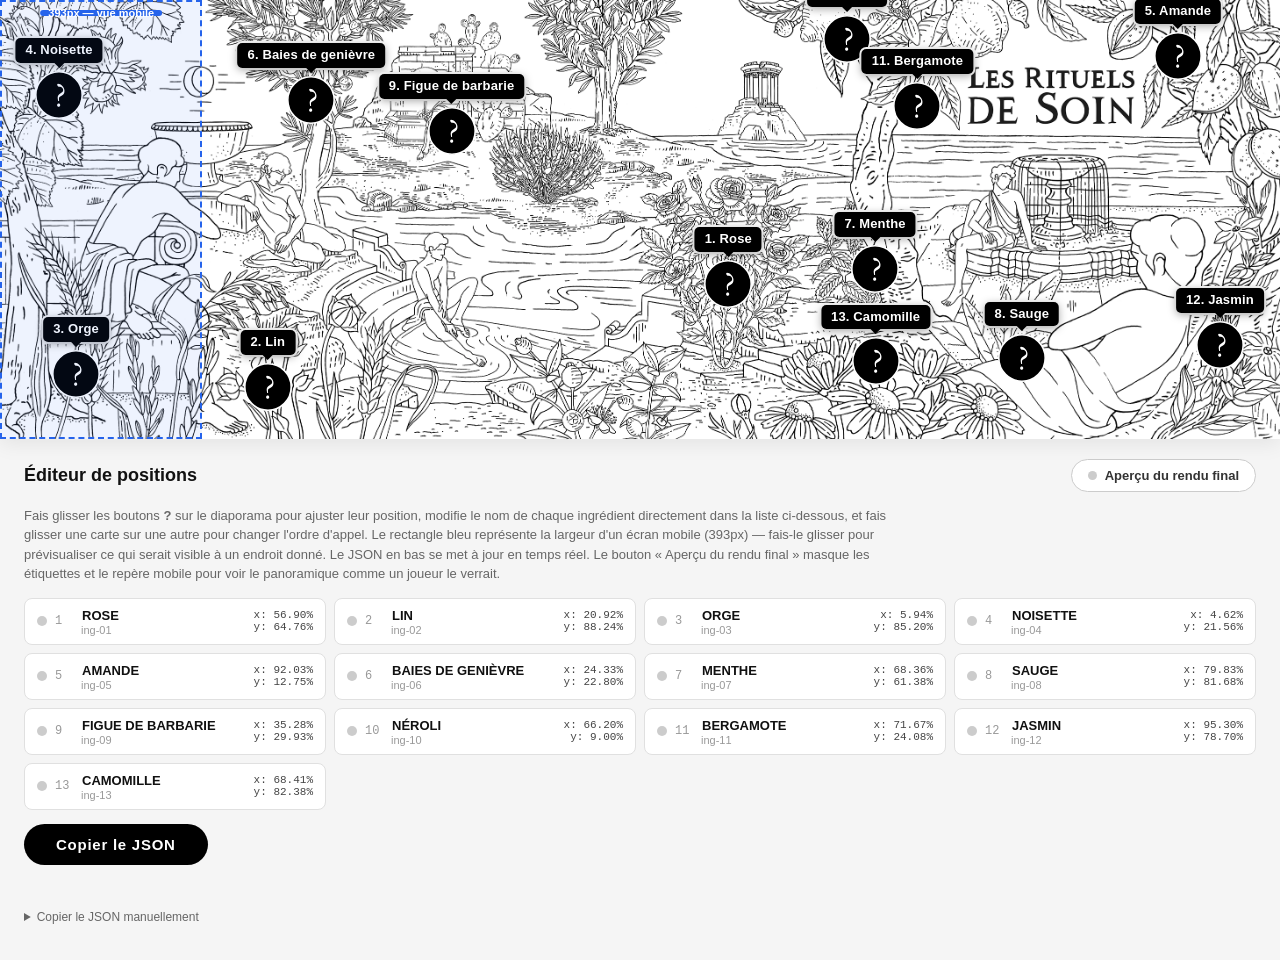
==== commit 7e37229b: "Position-editor : ajoute un toggle 'Aperçu du rendu final' (masque étiquettes + repère mobile)" ====
--- a/tools/position-editor/index.html
+++ b/tools/position-editor/index.html
@@ -145,6 +145,13 @@
       margin: 0 auto;
     }
 
+    #panel-header {
+      display: flex;
+      align-items: center;
+      justify-content: space-between;
+      gap: 16px;
+      flex-wrap: wrap;
+    }
     #panel h1 {
       font-size: 18px;
       font-weight: 700;
@@ -155,6 +162,45 @@
       color: #666;
       line-height: 1.5;
       max-width: 900px;
+    }
+
+    /* Toggle "Aperçu du rendu final" — masque labels + repère mobile */
+    #preview-toggle {
+      flex: 0 0 auto;
+      display: inline-flex;
+      align-items: center;
+      gap: 8px;
+      background: #fff;
+      border: 1.5px solid #ccc;
+      border-radius: 24px;
+      padding: 8px 16px;
+      font-size: 13px;
+      font-weight: 600;
+      color: #333;
+      cursor: pointer;
+      white-space: nowrap;
+    }
+    #preview-toggle:hover { border-color: #999; }
+    #preview-toggle .dot {
+      width: 9px; height: 9px;
+      border-radius: 50%;
+      background: #ccc;
+      flex-shrink: 0;
+    }
+    #preview-toggle.active {
+      background: #000;
+      border-color: #000;
+      color: #fff;
+    }
+    #preview-toggle.active .dot { background: #4ade80; }
+
+    /* Mode aperçu : cache les repères d'édition pour voir le rendu final */
+    #layout.preview-mode .btn-label,
+    #layout.preview-mode #mobile-frame {
+      display: none;
+    }
+    #layout.preview-mode .plus-btn {
+      cursor: default;
     }
 
     /* Position list — grille pour tout voir sans scroller */
@@ -320,8 +366,11 @@
 
   <!-- Panel sous le diaporama -->
   <div id="panel">
-    <h1>Éditeur de positions</h1>
-    <p class="hint">Fais glisser les boutons <strong>?</strong> sur le diaporama pour ajuster leur position, modifie le nom de chaque ingrédient directement dans la liste ci-dessous, et fais glisser une carte sur une autre pour changer l'ordre d'appel. Le rectangle bleu représente la largeur d'un écran mobile (393px) — fais-le glisser pour prévisualiser ce qui serait visible à un endroit donné. Le JSON en bas se met à jour en temps réel.</p>
+    <div id="panel-header">
+      <h1>Éditeur de positions</h1>
+      <button id="preview-toggle" type="button"><span class="dot"></span>Aperçu du rendu final</button>
+    </div>
+    <p class="hint">Fais glisser les boutons <strong>?</strong> sur le diaporama pour ajuster leur position, modifie le nom de chaque ingrédient directement dans la liste ci-dessous, et fais glisser une carte sur une autre pour changer l'ordre d'appel. Le rectangle bleu représente la largeur d'un écran mobile (393px) — fais-le glisser pour prévisualiser ce qui serait visible à un endroit donné. Le JSON en bas se met à jour en temps réel. Le bouton « Aperçu du rendu final » masque les étiquettes et le repère mobile pour voir le panoramique comme un joueur le verrait.</p>
 
     <div id="positions-list"></div>
 
@@ -360,6 +409,16 @@
 const mobileFrame = document.getElementById('mobile-frame');
 const positionsList = document.getElementById('positions-list');
 const jsonOutput = document.getElementById('json-output');
+const layout = document.getElementById('layout');
+const previewToggle = document.getElementById('preview-toggle');
+
+// Toggle "Aperçu du rendu final" : masque les étiquettes des boutons et le
+// repère mobile pour voir le panoramique tel qu'un joueur le verrait.
+previewToggle.addEventListener('click', () => {
+  const active = layout.classList.toggle('preview-mode');
+  previewToggle.classList.toggle('active', active);
+  previewToggle.lastChild.textContent = active ? 'Afficher les repères' : 'Aperçu du rendu final';
+});
 
 // Charge les noms d'ingrédients depuis texts/fr.html pour les afficher dans
 // la liste — config.json ne contient pas de texte, seulement des id.
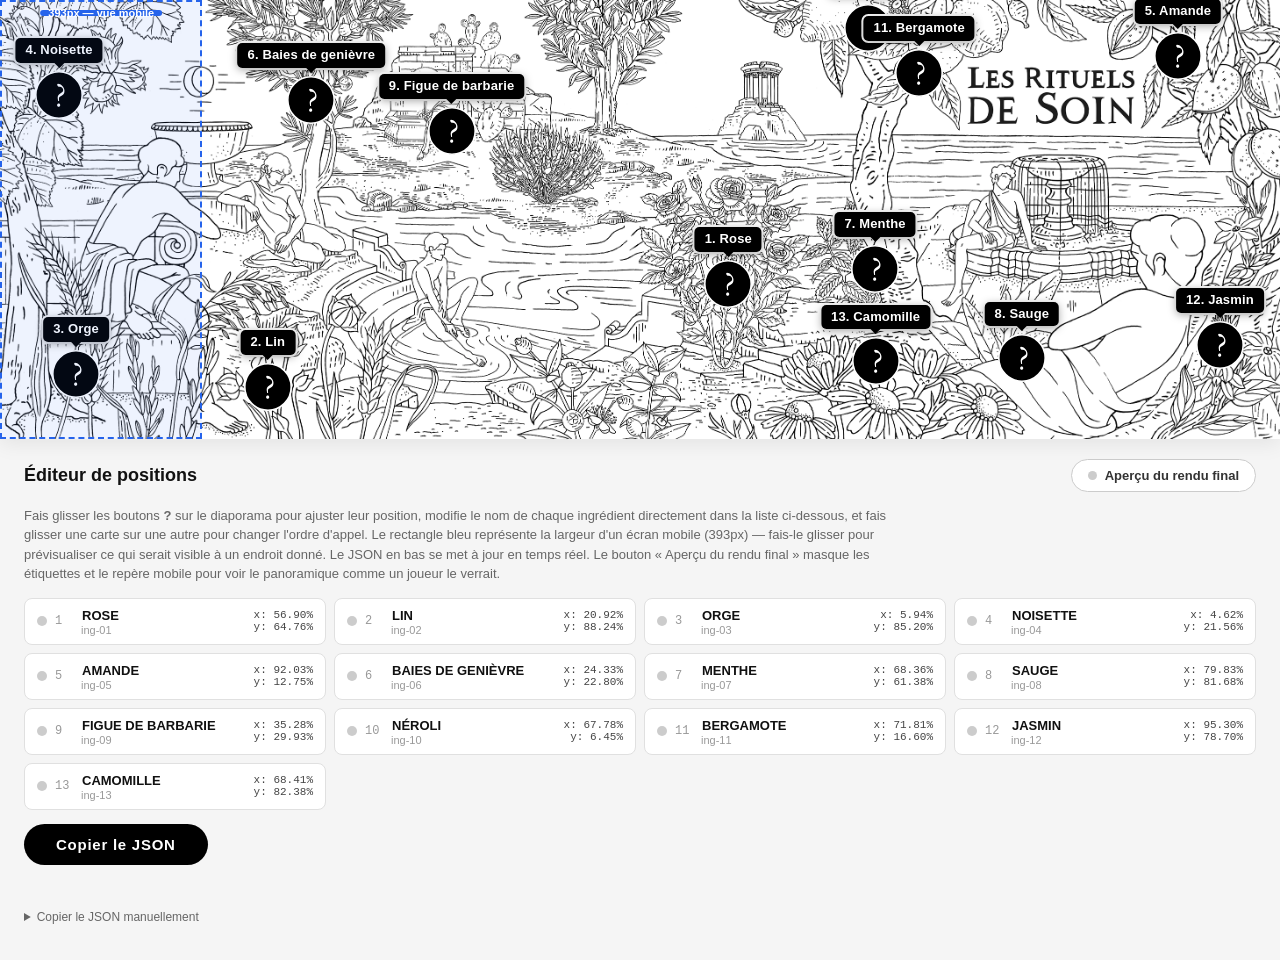
==== commit ac74d606: "Position-editor : réordonnancement animé des cartes + plus de sélection de texte La carte saisie sui" ====
--- a/tools/position-editor/index.html
+++ b/tools/position-editor/index.html
@@ -223,11 +223,24 @@
       user-select: none;
       transition: border-color 0.15s, opacity 0.15s;
     }
-    .pos-row.dragging { cursor: grabbing; }
+    .pos-row { position: relative; }
     .pos-row:hover { border-color: #999; }
     .pos-row.active { border-color: #2563eb; background: #f5f8ff; }
-    .pos-row.dragging { opacity: 0.4; }
-    .pos-row.drop-target { border-color: #2563eb; border-style: dashed; }
+    /* Carte saisie : suit le curseur, au-dessus des autres, sans transition
+       (les autres cartes glissent vers leur nouvelle place via FLIP en JS) */
+    .pos-row.dragging {
+      cursor: grabbing;
+      z-index: 50;
+      border-color: #2563eb;
+      box-shadow: 0 10px 24px rgba(0,0,0,0.22);
+      transition: none;
+    }
+    /* Pendant un glisser : aucune sélection de texte nulle part */
+    body.reordering, body.reordering * {
+      user-select: none !important;
+      -webkit-user-select: none !important;
+      cursor: grabbing !important;
+    }
 
     .pos-order {
       font-family: 'SF Mono', 'Fira Mono', monospace;
@@ -612,7 +625,7 @@
       </span>
       <span class="pos-coords">x: ${pos.x.toFixed(2)}%<br>y: ${pos.y.toFixed(2)}%</span>
     `;
-    row.addEventListener('click', e => { if (e.target.tagName !== 'INPUT') centerMobileFrameOn(pos.x); });
+    row.addEventListener('click', e => { if (row._justDragged) return; if (e.target.tagName !== 'INPUT') centerMobileFrameOn(pos.x); });
 
     const nameInput = row.querySelector('.pos-name');
     nameInput.addEventListener('click', e => e.stopPropagation());
@@ -631,71 +644,123 @@
   });
 }
 
-// Glisser la pastille "ordre" d'une ligne pour la déplacer dans la liste
-// et réassigner l'ordre d'appel de tous les ingrédients en conséquence.
+// Glisser une carte : elle suit le curseur et les autres cartes glissent
+// (animation FLIP) pour lui laisser la place. L'ordre est mis à jour en
+// direct (numéros), puis enregistré dans `positions` au relâchement.
 function setupRowReorderDrag(row, pos) {
-  let currentDropTarget = null;
+  let startX, startY, moved = false, active = false;
+  const THRESHOLD = 4;
+
+  const rows = () => [...positionsList.querySelectorAll('.pos-row')];
+
+  // Place réelle dans la grille (offset*), indépendante des transforms et
+  // des animations en cours — évite les aller-retours quand une carte
+  // en train de glisser passe sous le curseur.
+  const slot = r => ({ left: r.offsetLeft, top: r.offsetTop, right: r.offsetLeft + r.offsetWidth, bottom: r.offsetTop + r.offsetHeight });
+  function pointerInList(c) {
+    const op = row.offsetParent, o = op.getBoundingClientRect();
+    return { x: c.clientX - o.left - op.clientLeft + op.scrollLeft, y: c.clientY - o.top - op.clientTop + op.scrollTop };
+  }
 
   function onStart(e) {
-    // Laisse l'édition du nom fonctionner normalement (focus, sélection,
-    // saisie) au lieu de démarrer un drag — toute la carte est "draggable"
-    // sauf ce champ.
+    // Laisse l'édition du nom fonctionner normalement (focus, sélection)
     if (e.target.closest('.pos-name')) return;
-
-    row.classList.add('dragging');
+    if (e.type === 'mousedown') {
+      if (e.button !== 0) return;
+      e.preventDefault(); // pas de sélection de texte au drag
+    }
+    const c = e.touches ? e.touches[0] : e;
+    startX = c.clientX; startY = c.clientY;
+    moved = false; active = true;
     window.addEventListener('mousemove', onMove);
     window.addEventListener('touchmove', onMove, { passive: false });
     window.addEventListener('mouseup', onEnd);
     window.addEventListener('touchend', onEnd);
   }
 
+  function follow(c) {
+    row.style.transform = `translate(${c.clientX - startX - (row.offsetLeft - row._baseLeft)}px, ${c.clientY - startY - (row.offsetTop - row._baseTop)}px)`;
+  }
+
   function onMove(e) {
+    if (!active) return;
+    const c = e.touches ? e.touches[0] : e;
+    if (!moved) {
+      if (Math.hypot(c.clientX - startX, c.clientY - startY) < THRESHOLD) return;
+      moved = true;
+      row._baseLeft = row.offsetLeft; row._baseTop = row.offsetTop;
+      row.classList.add('dragging');
+      document.body.classList.add('reordering');
+      window.getSelection()?.removeAllRanges();
+    }
     if (e.cancelable) e.preventDefault();
-    const client = e.touches ? e.touches[0] : e;
-    const el = document.elementFromPoint(client.clientX, client.clientY);
-    const targetRow = el?.closest('.pos-row');
-
-    if (currentDropTarget && currentDropTarget !== targetRow) {
-      currentDropTarget.classList.remove('drop-target');
-      currentDropTarget = null;
-    }
-    if (targetRow && targetRow !== row) {
-      targetRow.classList.add('drop-target');
-      currentDropTarget = targetRow;
-    }
+    follow(c);
+
+    // Carte survolée (hors carte saisie) ?
+    const others = rows().filter(r => r !== row);
+    const p = pointerInList(c);
+    const target = others.find(r => {
+      const b = slot(r);
+      return p.x >= b.left && p.x <= b.right && p.y >= b.top && p.y <= b.bottom;
+    });
+    if (!target) return;
+
+    const all = rows();
+    const goingForward = all.indexOf(row) < all.indexOf(target);
+
+    // FLIP : positions avant
+    const first = new Map(others.map(r => [r, r.getBoundingClientRect()]));
+    positionsList.insertBefore(row, goingForward ? target.nextSibling : target);
+    renumber();
+    follow(c); // la carte saisie reste sous le curseur malgré son nouvel emplacement
+
+    others.forEach(r => {
+      const last = r.getBoundingClientRect();
+      const f = first.get(r);
+      const dx = f.left - last.left, dy = f.top - last.top;
+      if (!dx && !dy) return;
+      r.style.transition = 'none';
+      r.style.transform = `translate(${dx}px, ${dy}px)`;
+      r.getBoundingClientRect(); // force reflow
+      r.style.transition = 'transform 0.22s ease';
+      r.style.transform = '';
+    });
+  }
+
+  function renumber() {
+    rows().forEach((r, i) => { r.querySelector('.pos-order').textContent = i + 1; });
   }
 
   function onEnd() {
-    row.classList.remove('dragging');
     window.removeEventListener('mousemove', onMove);
     window.removeEventListener('touchmove', onMove);
     window.removeEventListener('mouseup', onEnd);
     window.removeEventListener('touchend', onEnd);
-
-    if (currentDropTarget) {
-      currentDropTarget.classList.remove('drop-target');
-      reorderIngredient(pos.id, currentDropTarget.dataset.id);
-      currentDropTarget = null;
-    }
+    active = false;
+    if (!moved) return;
+
+    document.body.classList.remove('reordering');
+    // La carte glisse jusqu'à sa place, puis on enregistre le nouvel ordre
+    row.classList.remove('dragging');
+    row.style.transition = 'transform 0.18s ease';
+    row.style.transform = '';
+    setTimeout(() => { row.style.transition = ''; }, 200);
+
+    const ids = rows().map(r => r.dataset.id);
+    const changed = ids.some((id, i) => positions[i].id !== id);
+    if (changed) {
+      positions.sort((p, q) => ids.indexOf(p.id) - ids.indexOf(q.id));
+      positions.forEach((p, i) => { p.order = i + 1; });
+      renderButtons();
+      updateJSON();
+    }
+    // Évite que le clic de relâchement recentre le cadre mobile
+    row._justDragged = true;
+    setTimeout(() => { row._justDragged = false; }, 0);
   }
 
   row.addEventListener('mousedown', onStart);
   row.addEventListener('touchstart', onStart, { passive: true });
-}
-
-function reorderIngredient(draggedId, targetId) {
-  if (draggedId === targetId) return;
-  const fromIndex = positions.findIndex(p => p.id === draggedId);
-  const toIndex = positions.findIndex(p => p.id === targetId);
-  if (fromIndex === -1 || toIndex === -1) return;
-
-  const [moved] = positions.splice(fromIndex, 1);
-  positions.splice(toIndex, 0, moved);
-  positions.forEach((p, i) => { p.order = i + 1; });
-
-  renderList();
-  renderButtons();
-  updateJSON();
 }
 
 function updateList() {
